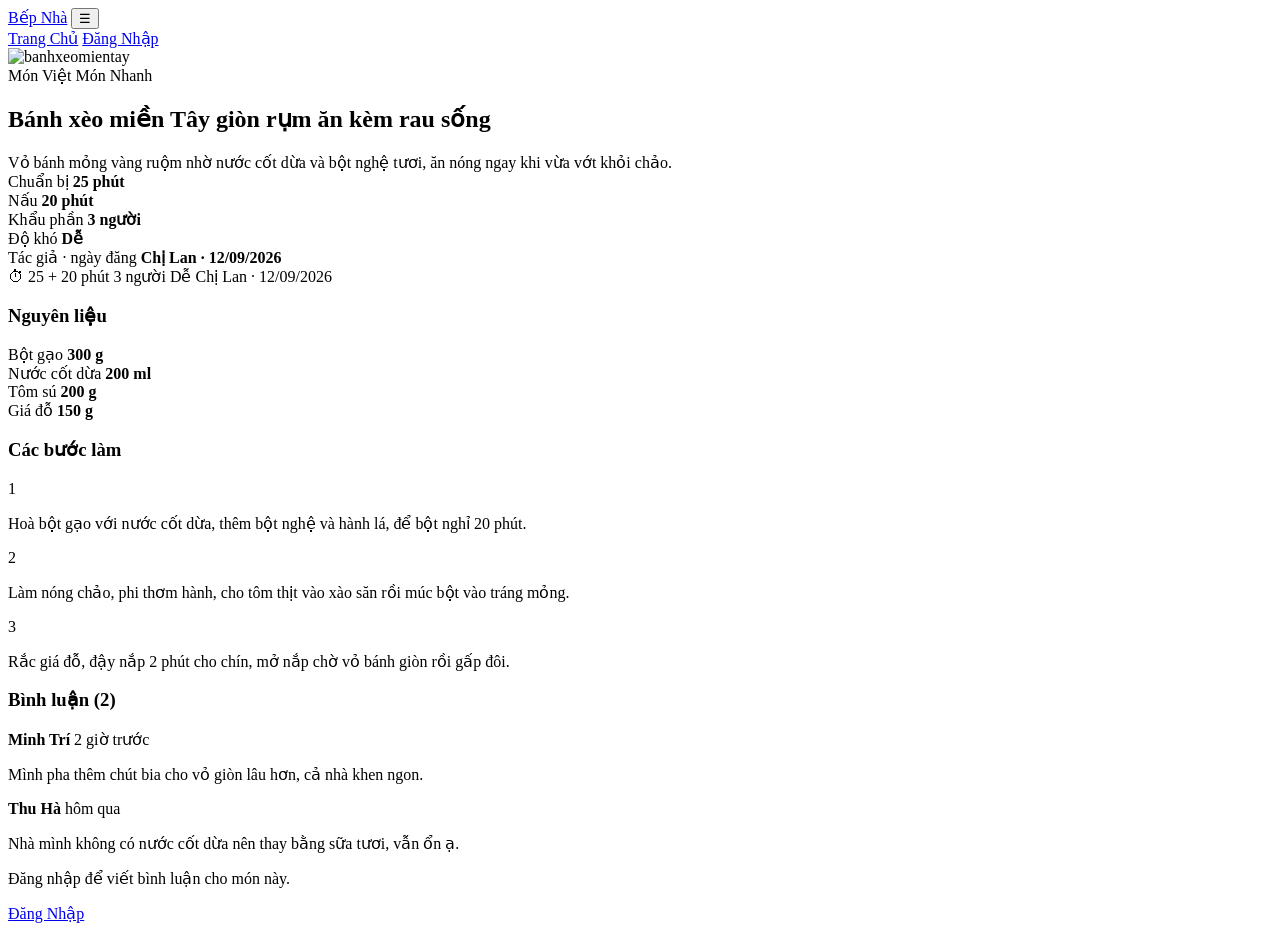
==== detail.html @ 8a87e6ee "complete detail page" ====
<!DOCTYPE html>
<html lang="en">
<head>
    <meta charset="UTF-8">
    <meta name="viewport" content="width=device-width, initial-scale=1.0">
    <title>Bếp Nhà</title>
    <link rel="stylesheet" href="detail.css">
</head>
<body>
    <header class="header">
        <a href="index.html" class="logo">Bếp Nhà</a>

          <button
          class="menu-button"
          id="menu-button"
          type="button"
          aria-label="Mở menu"
          aria-expanded="false"
          aria-controls="navigation">☰</button>  

        <nav id="navigation"class="navigation">
            <a href="index.html" class="trangchu">Trang Chủ</a>
            <a href="login.html" class="dangnhap">Đăng Nhập</a>
        </nav>
    </header>
    
    <main class="wrap">
    <div class="card">
                <img class="card-img" src="img/Bánh xèo_.jpg" alt="banhxeomientay">
           
        <div class="content">
            <div class="description">
                <span class="descrip">Món Việt</span>
                <span class="descrip">Món Nhanh</span>
            </div>
              <h2>Bánh xèo miền Tây giòn rụm ăn kèm rau sống</h2>
              <article>
                Vỏ bánh mỏng vàng ruộm nhờ nước cốt dừa và bột nghệ tươi, ăn nóng ngay khi vừa vớt khỏi chảo.
              </article>
         <div class="order-card">
            <div class="order">
                <div class="items">
                    <span>Chuẩn bị</span>
                    <strong>25 phút</strong>
                </div>

                <div class="items">
                    <span>Nấu</span>
                    <strong>20 phút</strong>
                </div>

                <div class="items">
                    <span>Khẩu phần</span>
                    <strong>3 người</strong>
                </div>

                <div class="items">
                    <span>Độ khó</span>
                    <strong class="easy">Dễ</strong>
                </div>
            </div>

            <div class="author">
                <span>Tác giả · ngày đăng</span>
                <strong>Chị Lan · 12/09/2026</strong>
            </div>
          </div>

        <div class="info">
                <span>⏱ 25 + 20 phút</span>
                <span>3 người</span>
                <span class="level">Dễ</span>
                <span>Chị Lan · 12/09/2026</span>
        </div>
        
        <div class="bin">
            <section class="ingre">
            <h3>Nguyên liệu</h3>    

            <div class="container">
                    <div class="ingredients">
                        <span>Bột gạo</span>
                        <strong>300 g</strong>
                    </div>

                    <div class="ingredients">
                        <span>Nước cốt dừa</span>
                        <strong>200 ml</strong>
                    </div>

                    <div class="ingredients">
                        <span>Tôm sú</span>
                        <strong>200 g</strong>
                    </div>

                    <div class="ingredients">
                        <span>Giá đỗ</span>
                        <strong>150 g</strong>
                    </div>
            </div>
            </section>

            <section class="step">
            <h3>Các bước làm</h3>

            <div class="steps">
               <span class="number">1</span>
                  <p>
                    Hoà bột gạo với nước cốt dừa, thêm bột nghệ và hành lá, để bột nghỉ 20 phút.
                  </p>
            </div>

            <div class="steps">
               <span class="number">2</span>
                  <p>
                    Làm nóng chảo, phi thơm hành, cho tôm thịt vào xào săn rồi múc bột vào tráng mỏng.
                  </p>
            </div>

            <div class="steps">
               <span class="number">3</span>
                  <p>
                    Rắc giá đỗ, đậy nắp 2 phút cho chín, mở nắp chờ vỏ bánh giòn rồi gấp đôi.
                  </p>
            </div>
            </section>
        </div>
            <h3 class="h3">Bình luận (2)</h3>
           
          <div class="comment">
            <div class="comment-who">
                <strong>Minh Trí</strong>
                <span>2 giờ trước</span>
            </div>    
                <p>
                    Mình pha thêm chút bia cho vỏ giòn lâu hơn, cả nhà khen ngon.
                </p>
          </div>
              
          <div class="comment">
            <div class="comment-who">
                <strong>Thu Hà</strong>
                <span>hôm qua</span>
            </div>
                <p>
                    Nhà mình không có nước cốt dừa nên thay bằng sữa tươi, vẫn ổn ạ.
                </p>
          </div>

            <div class="log">
                <p>
                    Đăng nhập để viết bình luận cho món này.    
                </p>
                <a class="login" href="login.html">Đăng Nhập</a>
            </div>
        </div>
    </div>
    </main>
</body>
</html>
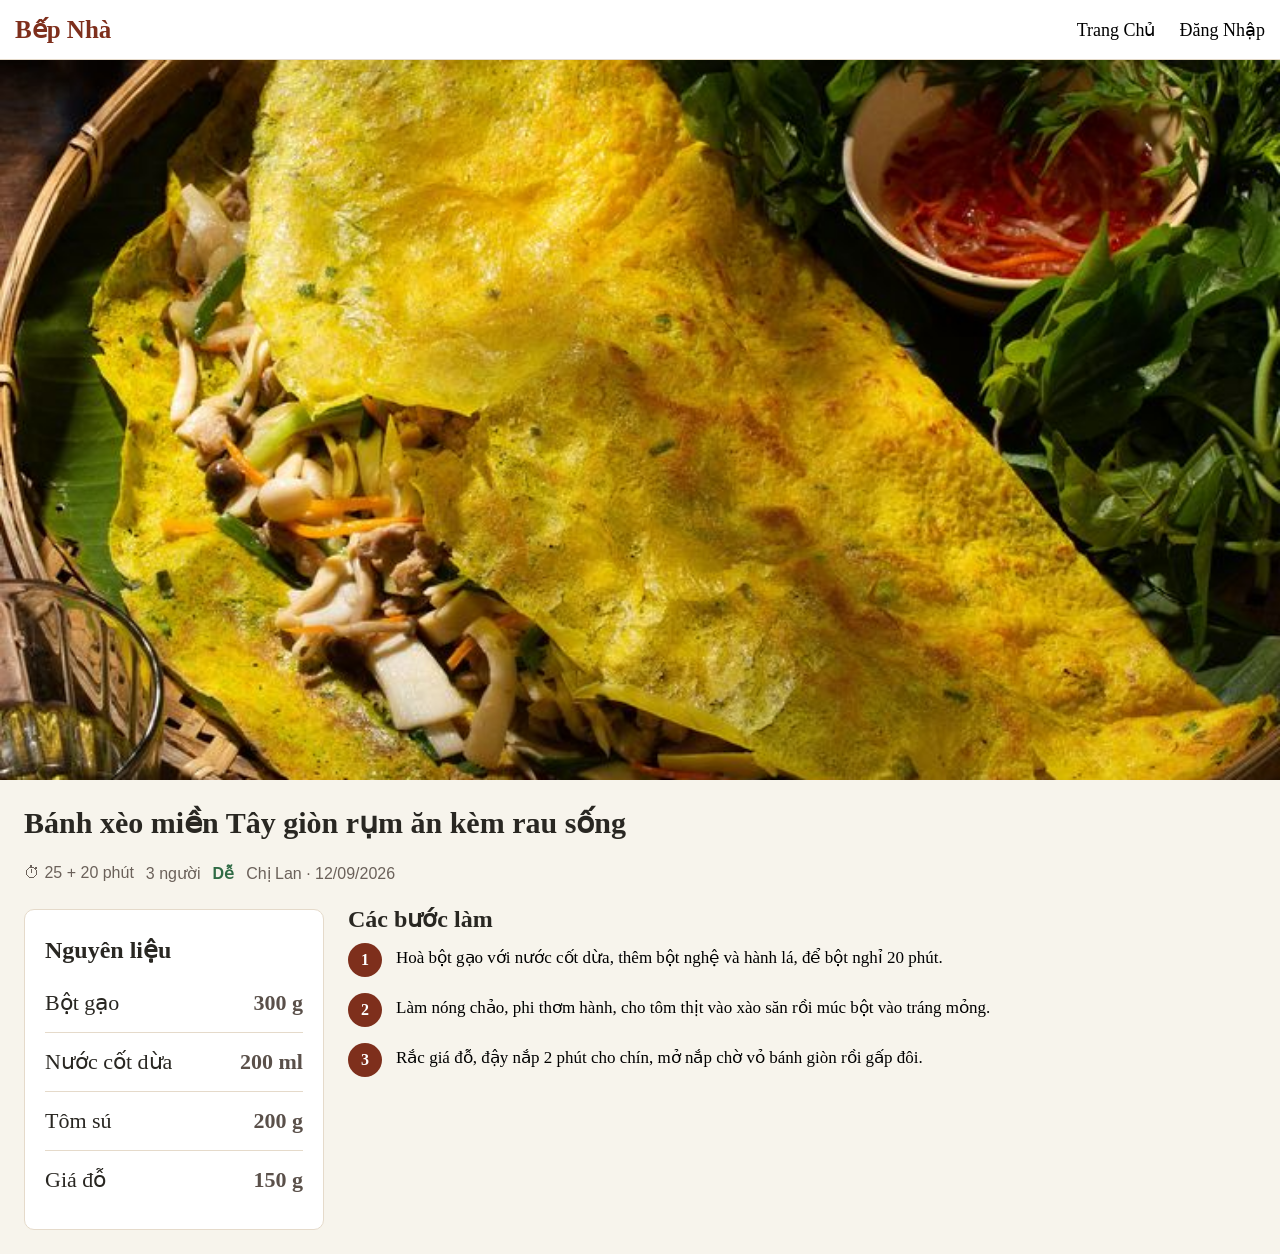
==== commit 8a54475c: "update css" ====
--- a/detail.html
+++ b/detail.html
@@ -4,7 +4,7 @@
     <meta charset="UTF-8">
     <meta name="viewport" content="width=device-width, initial-scale=1.0">
     <title>Bếp Nhà</title>
-    <link rel="stylesheet" href="detail.css">
+    <link rel="stylesheet" href="css/detail.css">
 </head>
 <body>
     <header class="header">
--- a/css/detail.css
+++ b/css/detail.css
@@ -0,0 +1,371 @@
+*{
+    box-sizing: border-box;
+}
+body {
+    margin: 0;
+    background-color: #f7f4ec;
+    color: #292722;
+}
+.header {
+    position: relative;
+    display: flex;
+    justify-content: space-between;
+    align-items: center;
+    padding: 15px;
+    background-color: #ffffff;
+    border-bottom: 1px solid #E5DACA;
+}
+
+.logo {
+    color: #7E2F1C;
+    text-decoration: none;
+    font-size: 25px;
+    font-weight: bold;
+}
+
+.menu-button {
+    display: none;
+    width: 40px;
+    height: 40px;
+    font-size: 25px;
+    border-radius: 6px;
+    border: 1px solid #E5DACA;
+    background-color: white;
+    cursor: pointer;
+}
+
+.navigation {
+    display: flex;
+    align-items: center;
+    gap: 24px;
+}
+
+.navigation a {
+    text-decoration: none;
+    font-size: 18px;
+}
+
+.navigation a:hover {
+   text-decoration: underline;
+}
+
+.dangnhap,
+.trangchu {
+    color: black;
+}
+
+.wrap {
+    margin: 0;
+    padding: 0;
+    max-width: 1280px;
+}
+
+.content h2 {
+    flex-wrap: wrap;
+    font-size: 30px;
+    margin: 12px 0;
+    line-height: 1.25;
+}
+
+.content article {
+    font-size: 17px;
+    line-height: 1.5;
+    margin: 0 0 20px;
+    flex-wrap: wrap;
+    color: #6B615A;
+}
+
+.card {
+    width: 100%;
+    max-width: none;
+    padding: 0;
+    margin: 0;
+    background-color: #f7f4ec;
+}
+
+.card-img {
+    display: block;
+    width: 100%;
+    height: auto;
+    object-fit: cover;
+    aspect-ratio: 16/9;
+}
+
+.content {
+    padding: 24px;
+}
+
+.description {
+    display: block;
+    flex-wrap: wrap;
+}
+
+.descrip {
+    display: inline-block;
+    padding: 4px 8px;
+    background-color: #f0ecdf;
+    border-radius: 12px;
+    font-family: georgia, sans-serif;
+    font-size: 14px;
+    color: #6B615A;
+}
+
+.order-card {
+    max-width: 600px;
+    margin: 0 auto;
+    background-color: #ffffff;
+    border: 1px solid #E5DACA;
+    border-radius: 10px;
+    padding: 14px;
+}
+
+.order {
+    display: grid;
+    grid-template-columns: repeat(2, minmax(0, 1fr));
+    gap: 12px;
+}
+
+.items,
+.author {
+    display: flex;
+    flex-direction: column;
+    gap: 3px;
+}
+
+.easy {
+    color: #2F6B45;
+}
+
+.order-card span {
+    font-size: 16px;
+    color: #6B615A;
+}
+
+.order-card strong {
+    line-height: 1.3;
+    font-size: 20px;
+}
+
+.author {
+    margin-top: 16px;
+    padding-top: 12px;
+    border-top: 1px solid #E5DACA;
+}
+
+.info {
+ display: flex;
+    flex-wrap: wrap;
+    align-items: center;
+    gap: 12px;
+    padding-top: 10px;
+    font-family: arial, sans-serif;
+    font-size: 16px;
+    color: #6B615A;
+    margin-top: auto;
+}
+
+.level {
+    font-weight: bold;
+    color: #2F6B45;
+}
+
+.bin {
+    display: grid;
+    grid-template-columns: minmax(0, 1fr);
+    gap: 24px;
+    align-items: start;
+}
+
+.ingre,
+.step {
+    min-width: 0;
+}
+
+.bin h3 {
+    font-size: 24px;
+    margin:6px 0 10px;
+}
+
+.ingre >.container {
+    background-color: #ffffff;
+    border: 1px solid #E5DACA;
+    border-radius: 10px;
+    padding: 20px;
+}
+
+.ingredients {
+    display: flex;
+    justify-content: space-between;
+    align-items: center;
+    gap: 16px;
+    padding: 16px 0;
+    border-bottom: 1px solid #E5DACA;
+}
+
+.ingredients:last-child {
+    border-bottom: none;
+}
+
+.ingredients strong {
+    flex-wrap: nowrap;
+    color:#5a504a;
+    font-size: 22px;
+    flex-shrink: 0;
+}
+
+.ingredients span {
+    font-size: 22px;
+}
+
+.steps {
+    display: flex;
+    align-items: flex-start;
+    gap: 14px;
+    margin-bottom: 16px;
+}
+
+.number {
+    height: 34px;
+    flex: 0 0 34px;
+    background-color: #7E2F1C;
+    border-radius: 50%;
+    color: #ffffff;
+    font-weight: bold;
+    display: flex;
+    justify-content: center;
+    align-items: center;
+    flex-shrink: 0;
+}
+
+.steps p {
+    margin: 0;
+    min-width: 0;
+    line-height: 1.75;
+    color: black;
+    font-size: 17px;  
+}
+
+.h3 {
+    border-top: 1px solid #E5DACA;
+    padding: 12px 0;
+}
+
+.comment,
+.log {
+    border: 1px solid #E5DACA;
+    border-radius: 10px;
+    padding: 20px;
+}
+
+.comment {
+    background-color: white;
+    margin-bottom: 14px;
+}
+
+.comment-who {
+    display: flex;
+    justify-content: space-between;
+    align-items: center;
+    gap: 12px;
+}
+
+.comment-who strong {
+    font-size: 18px;
+}
+
+.comment-who span {
+    font-size: 14px;
+    color: #6B615A;
+    flex-wrap: nowrap; 
+}
+
+.comment p,
+.log p {
+    margin: 10px 0 0;
+    font-size: 18px;
+    line-height: 1.75;
+}
+
+.log {
+    background-color: #ede7d5;
+}
+
+.log p {
+    margin: 0 0 16px;
+}
+
+.login {
+    padding: 12px 18px;
+    background-color: #7E2F1C;
+    color: white;
+    border-radius: 8px;
+    font-size: 16px;
+    text-decoration: none;
+}
+
+.login:hover {
+   text-decoration: underline;
+}
+
+@media screen and (min-width: 360px) {
+    .menu-button {
+        display: grid;
+    }
+    .navigation {
+        display: none;
+    }
+    .info {
+        display: none;
+    }
+}
+
+@media screen and (min-width: 760px) {
+    .menu-button {
+        display: none;
+    }
+    .navigation {
+        display: flex;
+    }
+    .card-img{
+        aspect-ratio: 16/9;
+    }
+    .content h2 {
+        margin-top: auto;
+    }
+    .description {
+        display: none;
+    }
+    .content article {
+        display: none;
+    }
+    .info {
+        display: flex;
+    }
+    .order-card {
+        display: none;
+    }
+    .bin {
+        grid-template-columns: 300px minmax(0, 1fr);
+        margin-top: 16px;
+    }   
+    .ingre {
+        border: 1px solid #E5DACA;
+        border-radius: 10px;
+        padding:20px;
+        background-color: #ffffff;
+        margin-top: 10px;
+    }
+    .ingre > .container{
+        border: none;
+        border-radius: 0;
+        padding: 0;
+    }
+    .h3 {
+        display: none;
+    }
+    .comment,
+    .comment-who,
+    .log {
+        display: none;
+    }
+}
